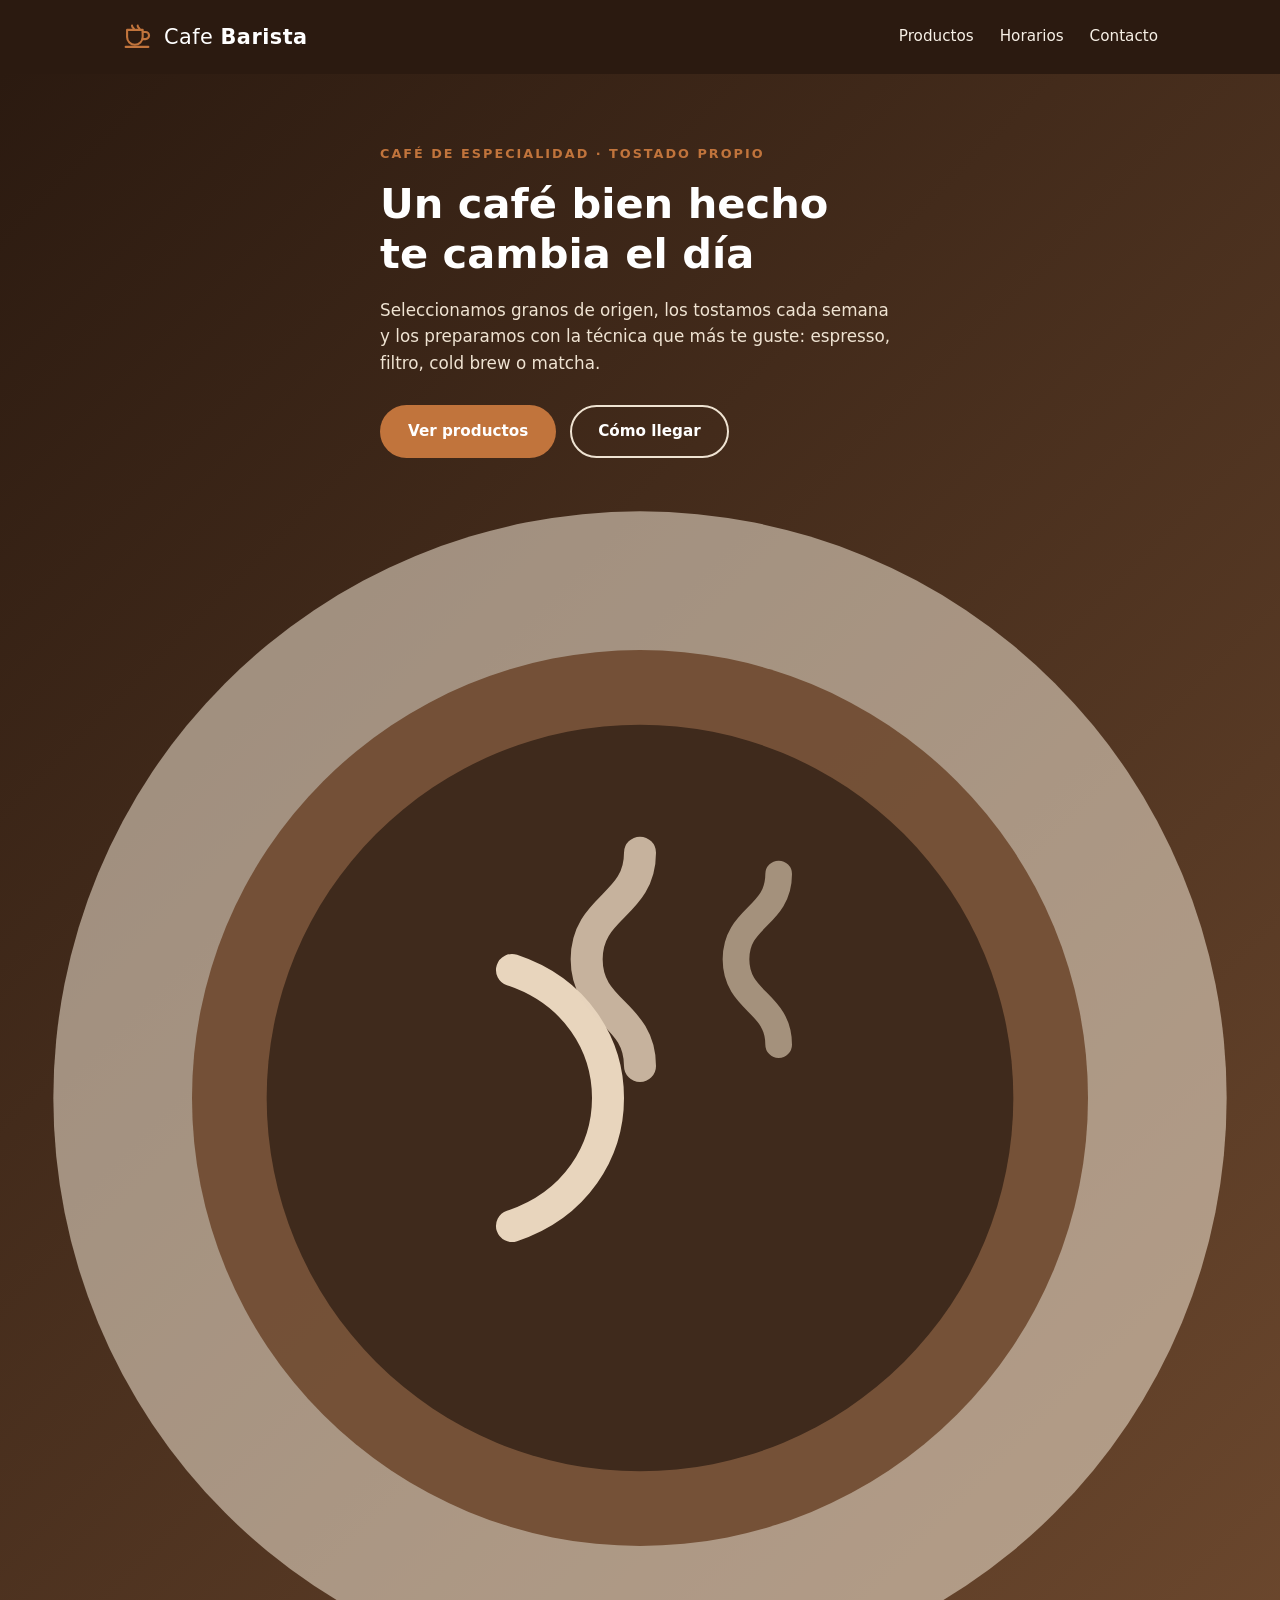
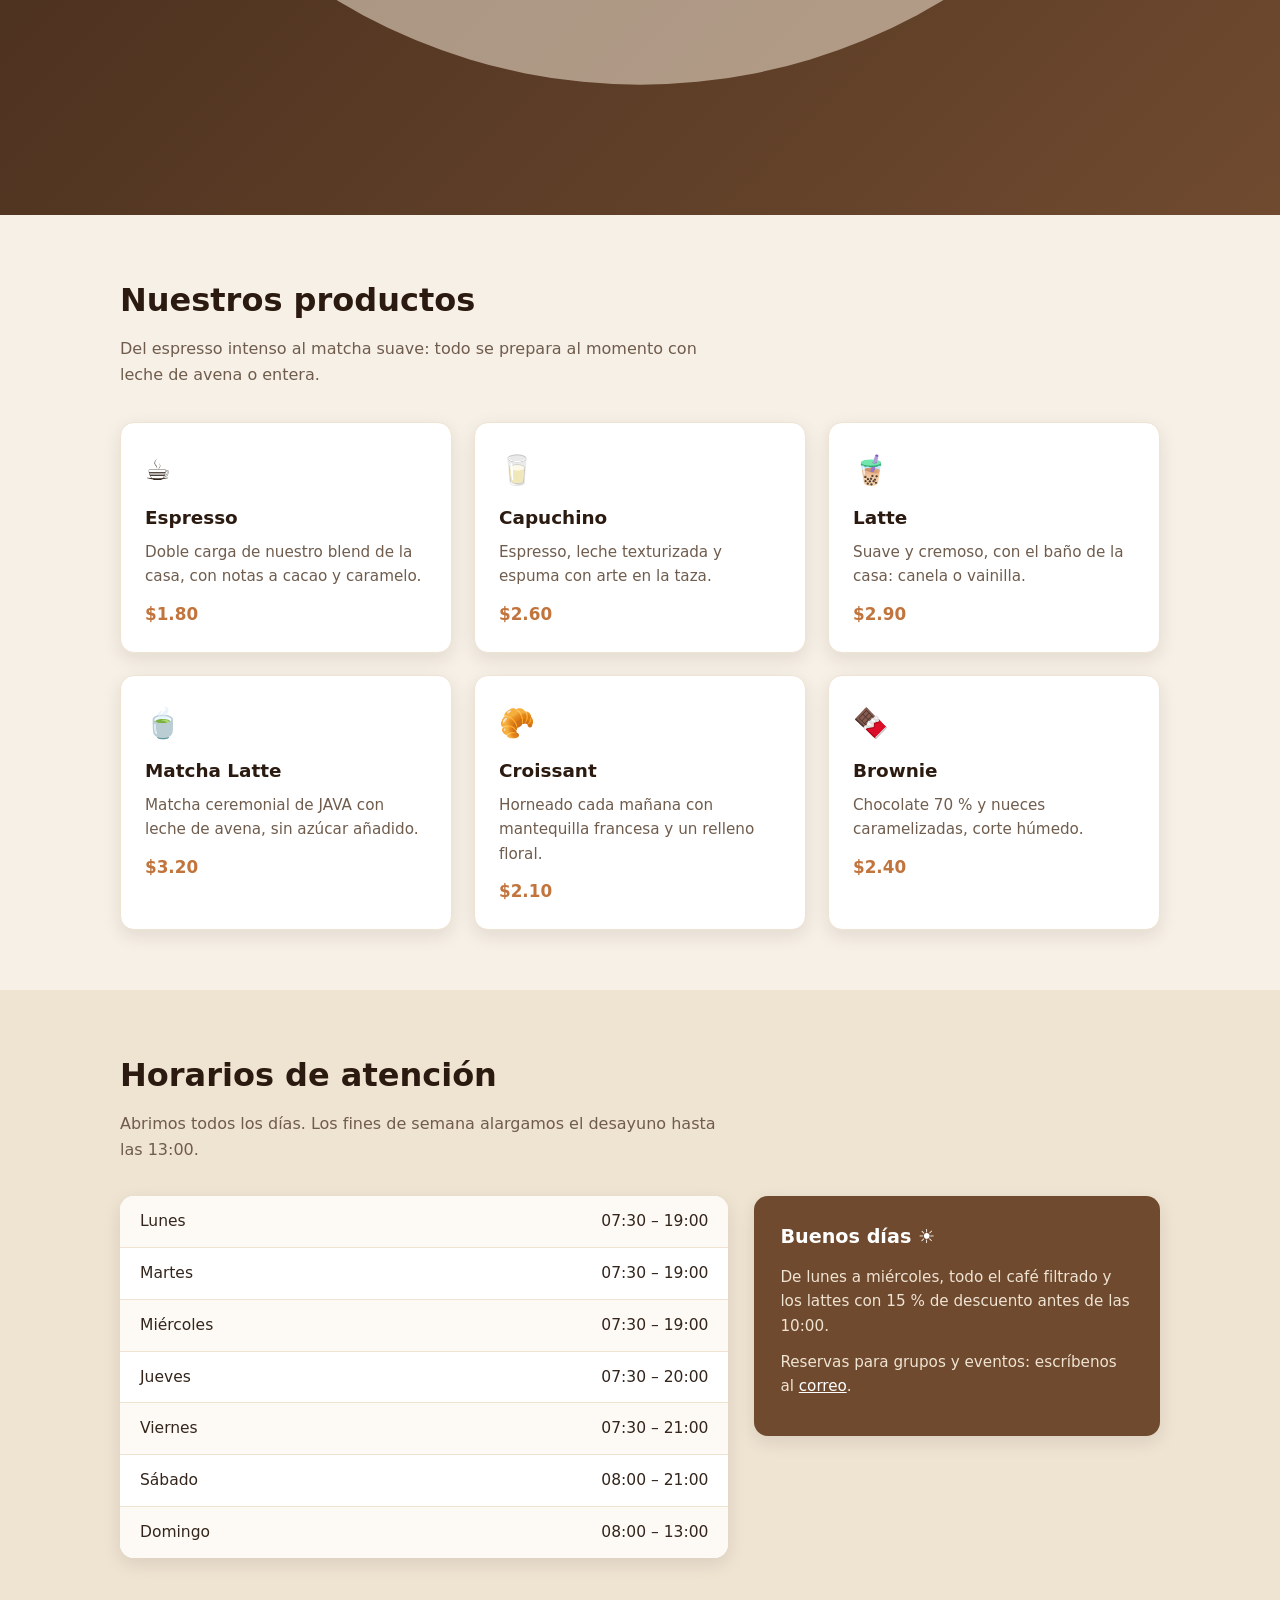
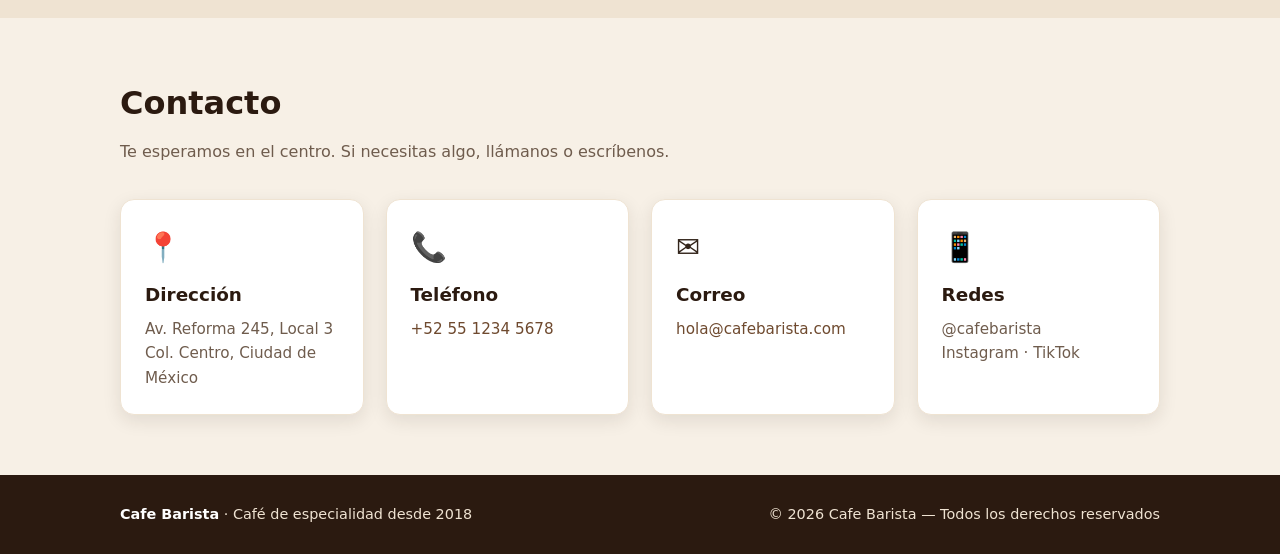
==== index.html @ a43f8dd4 "chore: inicializa el proyecto Cafe Barista con index.html y estilos.css" ====
<!DOCTYPE html>
<html lang="es">
<head>
  <meta charset="UTF-8">
  <meta name="viewport" content="width=device-width, initial-scale=1.0">
  <meta name="description" content="Cafe Barista: cafetería specialty con café de especialidad, repostería artesanal y los mejores horarios para visitarnos.">
  <title>Cafe Barista | Café de especialidad</title>
  <link rel="stylesheet" href="estilos.css">
</head>
<body>

  <header class="cabecera">
    <div class="contenedor cabecera-contenido">
      <a href="#inicio" class="logo">
        <span class="logo-icono" aria-hidden="true">
          <svg viewBox="0 0 48 48" role="img" focusable="false">
            <path d="M10 14h22v10a11 11 0 0 1-11 11 11 11 0 0 1-11-11V14Z" fill="none" stroke="currentColor" stroke-width="3" stroke-linejoin="round"/>
            <path d="M32 17h4a5 5 0 0 1 0 10h-4" fill="none" stroke="currentColor" stroke-width="3" stroke-linecap="round"/>
            <path d="M17 8c0 3 3 3 3 6M25 8c0 3 3 3 3 6" fill="none" stroke="currentColor" stroke-width="3" stroke-linecap="round"/>
            <path d="M8 38h32" fill="none" stroke="currentColor" stroke-width="3" stroke-linecap="round"/>
          </svg>
        </span>
        <span class="logo-texto">Cafe <strong>Barista</strong></span>
      </a>

      <nav class="navegacion" aria-label="Navegación principal">
        <a href="#productos">Productos</a>
        <a href="#horarios">Horarios</a>
        <a href="#contacto">Contacto</a>
      </nav>
    </div>
  </header>

  <main id="inicio">

    <section class="hero">
      <div class="contenedor hero-contenido">
        <p class="hero-etiqueta">Café de especialidad · Tostado propio</p>
        <h1>Un café bien hecho<br>te cambia el día</h1>
        <p class="hero-texto">
          Seleccionamos granos de origen, los tostamos cada semana y los preparamos
          con la técnica que más te guste: espresso, filtro, cold brew o matcha.
        </p>
        <div class="hero-acciones">
          <a href="#productos" class="boton boton-primario">Ver productos</a>
          <a href="#contacto" class="boton boton-secundario">Cómo llegar</a>
        </div>
      </div>
      <div class="hero-taza" aria-hidden="true">
        <svg viewBox="0 0 240 240">
          <circle cx="120" cy="120" r="110" fill="#f3e5d3" opacity=".55"/>
          <circle cx="120" cy="120" r="84" fill="#6f4a2f" opacity=".9"/>
          <circle cx="120" cy="120" r="70" fill="#3f2a1c"/>
          <path d="M96 96c24 8 24 40 0 48" fill="none" stroke="#e8d5bd" stroke-width="6" stroke-linecap="round"/>
          <path d="M120 74c0 10-10 10-10 20s10 10 10 20" fill="none" stroke="#e8d5bd" stroke-width="6" stroke-linecap="round" opacity=".8"/>
          <path d="M146 78c0 8-8 8-8 16s8 8 8 16" fill="none" stroke="#e8d5bd" stroke-width="5" stroke-linecap="round" opacity=".6"/>
        </svg>
      </div>
    </section>

    <section id="productos" class="seccion">
      <div class="contenedor">
        <h2 class="seccion-titulo">Nuestros productos</h2>
        <p class="seccion-bajada">Del espresso intenso al matcha suave: todo se prepara al momento con leche de avena o entera.</p>

        <div class="rejilla productos">

          <article class="tarjeta">
            <span class="producto-icono" aria-hidden="true">☕</span>
            <h3>Espresso</h3>
            <p>Doble carga de nuestro blend de la casa, con notas a cacao y caramelo.</p>
            <p class="precio">$1.80</p>
          </article>

          <article class="tarjeta">
            <span class="producto-icono" aria-hidden="true">🥛</span>
            <h3>Capuchino</h3>
            <p>Espresso, leche texturizada y espuma con arte en la taza.</p>
            <p class="precio">$2.60</p>
          </article>

          <article class="tarjeta">
            <span class="producto-icono" aria-hidden="true">🧋</span>
            <h3>Latte</h3>
            <p>Suave y cremoso, con el baño de la casa: canela o vainilla.</p>
            <p class="precio">$2.90</p>
          </article>

          <article class="tarjeta">
            <span class="producto-icono" aria-hidden="true">🍵</span>
            <h3>Matcha Latte</h3>
            <p>Matcha ceremonial de JAVA con leche de avena, sin azúcar añadido.</p>
            <p class="precio">$3.20</p>
          </article>

          <article class="tarjeta">
            <span class="producto-icono" aria-hidden="true">🥐</span>
            <h3>Croissant</h3>
            <p>Horneado cada mañana con mantequilla francesa y un relleno floral.</p>
            <p class="precio">$2.10</p>
          </article>

          <article class="tarjeta">
            <span class="producto-icono" aria-hidden="true">🍫</span>
            <h3>Brownie</h3>
            <p>Chocolate 70 % y nueces caramelizadas, corte húmedo.</p>
            <p class="precio">$2.40</p>
          </article>

        </div>
      </div>
    </section>

    <section id="horarios" class="seccion seccion-alterna">
      <div class="contenedor">
        <h2 class="seccion-titulo">Horarios de atención</h2>
        <p class="seccion-bajada">Abrimos todos los días. Los fines de semana alargamos el desayuno hasta las 13:00.</p>

        <div class="horarios">
          <ul class="horarios-lista">
            <li><span>Lunes</span><span>07:30 – 19:00</span></li>
            <li><span>Martes</span><span>07:30 – 19:00</span></li>
            <li><span>Miércoles</span><span>07:30 – 19:00</span></li>
            <li><span>Jueves</span><span>07:30 – 20:00</span></li>
            <li><span>Viernes</span><span>07:30 – 21:00</span></li>
            <li><span>Sábado</span><span>08:00 – 21:00</span></li>
            <li><span>Domingo</span><span>08:00 – 13:00</span></li>
          </ul>

          <aside class="horarios-datos">
            <h3>Buenos días ☀</h3>
            <p>De lunes a miércoles, todo el café filtrado y los lattes con 15 % de descuento antes de las 10:00.</p>
            <p>Reservas para grupos y eventos: escríbenos al <a href="mailto:reservas@cafebarista.com">correo</a>.</p>
          </aside>
        </div>
      </div>
    </section>

    <section id="contacto" class="seccion">
      <div class="contenedor">
        <h2 class="seccion-titulo">Contacto</h2>
        <p class="seccion-bajada">Te esperamos en el centro. Si necesitas algo, llámanos o escríbenos.</p>

        <div class="rejilla contacto">
          <article class="tarjeta contacto-tarjeta">
            <span class="producto-icono" aria-hidden="true">📍</span>
            <h3>Dirección</h3>
            <p>Av. Reforma 245, Local 3<br>Col. Centro, Ciudad de México</p>
          </article>

          <article class="tarjeta contacto-tarjeta">
            <span class="producto-icono" aria-hidden="true">📞</span>
            <h3>Teléfono</h3>
            <p><a href="tel:+525512345678">+52 55 1234 5678</a></p>
          </article>

          <article class="tarjeta contacto-tarjeta">
            <span class="producto-icono" aria-hidden="true">✉️</span>
            <h3>Correo</h3>
            <p><a href="mailto:hola@cafebarista.com">hola@cafebarista.com</a></p>
          </article>

          <article class="tarjeta contacto-tarjeta">
            <span class="producto-icono" aria-hidden="true">📱</span>
            <h3>Redes</h3>
            <p>@cafebarista<br>Instagram · TikTok</p>
          </article>
        </div>
      </div>
    </section>

  </main>

  <footer class="pie">
    <div class="contenedor pie-contenido">
      <p><strong>Cafe Barista</strong> · Café de especialidad desde 2018</p>
      <p>© 2026 Cafe Barista — Todos los derechos reservados</p>
    </div>
  </footer>

</body>
</html>
---- estilos.css ----
/* ============================================================
   Cafe Barista — hoja de estilos principal
   Autor: David
   Descripción: diseño base del sitio (productos, horarios y contacto)
   ============================================================ */

:root {
  --cafe-oscuro: #2b1a10;
  --cafe-medio: #6f4a2f;
  --cafe-claro: #a9714b;
  --crema: #f7f0e6;
  --crema-oscura: #efe3d2;
  --texto: #33251b;
  --texto-suave: #6f5c4d;
  --acento: #c1743c;
  --blanco: #ffffff;
  --radio: 14px;
  --sombra: 0 6px 18px rgba(43, 26, 16, .10);
  --ancho: 1080px;
}

* {
  margin: 0;
  padding: 0;
  box-sizing: border-box;
}

body {
  font-family: "Segoe UI", system-ui, -apple-system, Arial, sans-serif;
  color: var(--texto);
  background-color: var(--crema);
  line-height: 1.6;
}

a {
  color: var(--cafe-medio);
  text-decoration: none;
}

a:hover {
  text-decoration: underline;
}

.contenedor {
  width: 100%;
  max-width: var(--ancho);
  margin: 0 auto;
  padding: 0 20px;
}

/* ---------------- Cabecera ---------------- */

.cabecera {
  background-color: var(--cafe-oscuro);
  color: var(--blanco);
  padding: 18px 0;
  position: sticky;
  top: 0;
  z-index: 10;
}

.cabecera-contenido {
  display: flex;
  align-items: center;
  justify-content: space-between;
  gap: 20px;
}

.logo {
  display: flex;
  align-items: center;
  gap: 10px;
  color: var(--blanco);
  font-size: 1.3rem;
  letter-spacing: .5px;
}

.logo:hover {
  text-decoration: none;
}

.logo-icono svg {
  width: 34px;
  height: 34px;
  display: block;
  color: var(--acento);
}

.navegacion {
  display: flex;
  gap: 22px;
}

.navegacion a {
  color: var(--crema);
  font-size: .95rem;
  padding: 6px 2px;
  border-bottom: 2px solid transparent;
}

.navegacion a:hover {
  color: var(--blanco);
  border-bottom-color: var(--acento);
  text-decoration: none;
}

/* ---------------- Hero ---------------- */

.hero {
  background: linear-gradient(135deg, var(--cafe-oscuro) 0%, var(--cafe-medio) 100%);
  color: var(--blanco);
  padding: 70px 0;
}

.hero-contenido {
  max-width: 560px;
}

.hero-etiqueta {
  color: var(--acento);
  font-weight: 600;
  text-transform: uppercase;
  font-size: .8rem;
  letter-spacing: 2px;
  margin-bottom: 14px;
}

.hero h1 {
  font-size: 2.6rem;
  line-height: 1.2;
  margin-bottom: 18px;
}

.hero-texto {
  font-size: 1.05rem;
  color: var(--crema-oscura);
  margin-bottom: 28px;
}

.hero-acciones {
  display: flex;
  gap: 14px;
  flex-wrap: wrap;
}

.boton {
  display: inline-block;
  padding: 12px 26px;
  border-radius: 999px;
  font-weight: 600;
  font-size: .95rem;
  border: 2px solid transparent;
}

.boton-primario {
  background-color: var(--acento);
  color: var(--blanco);
}

.boton-primario:hover {
  background-color: var(--cafe-claro);
  text-decoration: none;
}

.boton-secundario {
  border-color: var(--crema-oscura);
  color: var(--blanco);
}

.boton-secundario:hover {
  background-color: rgba(255, 255, 255, .12);
  text-decoration: none;
}

/* ---------------- Secciones ---------------- */

.seccion {
  padding: 60px 0;
}

.seccion-alterna {
  background-color: var(--crema-oscura);
}

.seccion-titulo {
  font-size: 2rem;
  margin-bottom: 10px;
  color: var(--cafe-oscuro);
}

.seccion-bajada {
  color: var(--texto-suave);
  max-width: 620px;
  margin-bottom: 34px;
}

.rejilla {
  display: grid;
  gap: 22px;
}

.productos {
  grid-template-columns: repeat(auto-fit, minmax(260px, 1fr));
}

.contacto {
  grid-template-columns: repeat(auto-fit, minmax(230px, 1fr));
}

/* ---------------- Tarjetas ---------------- */

.tarjeta {
  background-color: var(--blanco);
  border: 1px solid var(--crema-oscura);
  border-radius: var(--radio);
  padding: 24px;
  box-shadow: var(--sombra);
}

.producto-icono {
  font-size: 1.8rem;
  display: block;
  margin-bottom: 10px;
}

.tarjeta h3 {
  font-size: 1.15rem;
  margin-bottom: 8px;
  color: var(--cafe-oscuro);
}

.tarjeta p {
  color: var(--texto-suave);
  font-size: .95rem;
}

.precio {
  margin-top: 12px;
  font-weight: 700;
  color: var(--acento) !important;
  font-size: 1.05rem !important;
}

/* ---------------- Horarios ---------------- */

.horarios {
  display: grid;
  grid-template-columns: 1.2fr .8fr;
  gap: 26px;
  align-items: start;
}

.horarios-lista {
  list-style: none;
  background-color: var(--blanco);
  border-radius: var(--radio);
  box-shadow: var(--sombra);
  overflow: hidden;
}

.horarios-lista li {
  display: flex;
  justify-content: space-between;
  padding: 13px 20px;
  border-bottom: 1px solid var(--crema-oscura);
  font-size: .97rem;
}

.horarios-lista li:last-child {
  border-bottom: none;
}

.horarios-lista li:nth-child(odd) {
  background-color: #fdfaf5;
}

.horarios-datos {
  background-color: var(--cafe-medio);
  color: var(--blanco);
  border-radius: var(--radio);
  padding: 26px;
  box-shadow: var(--sombra);
}

.horarios-datos h3 {
  font-size: 1.2rem;
  margin-bottom: 12px;
}

.horarios-datos p {
  font-size: .95rem;
  margin-bottom: 12px;
  color: var(--crema-oscura);
}

.horarios-datos a {
  color: var(--blanco);
  text-decoration: underline;
}

/* ---------------- Pie ---------------- */

.pie {
  background-color: var(--cafe-oscuro);
  color: var(--crema-oscura);
  padding: 28px 0;
  font-size: .9rem;
}

.pie-contenido {
  display: flex;
  justify-content: space-between;
  gap: 12px;
  flex-wrap: wrap;
}

.pie strong {
  color: var(--blanco);
}

/* ---------------- Responsive ---------------- */

@media (max-width: 860px) {
  .horarios {
    grid-template-columns: 1fr;
  }
}

@media (max-width: 640px) {
  .cabecera-contenido {
    flex-direction: column;
    gap: 12px;
  }

  .navegacion {
    gap: 16px;
    flex-wrap: wrap;
    justify-content: center;
  }

  .hero {
    padding: 50px 0;
  }

  .hero h1 {
    font-size: 2rem;
  }

  .seccion {
    padding: 44px 0;
  }
}
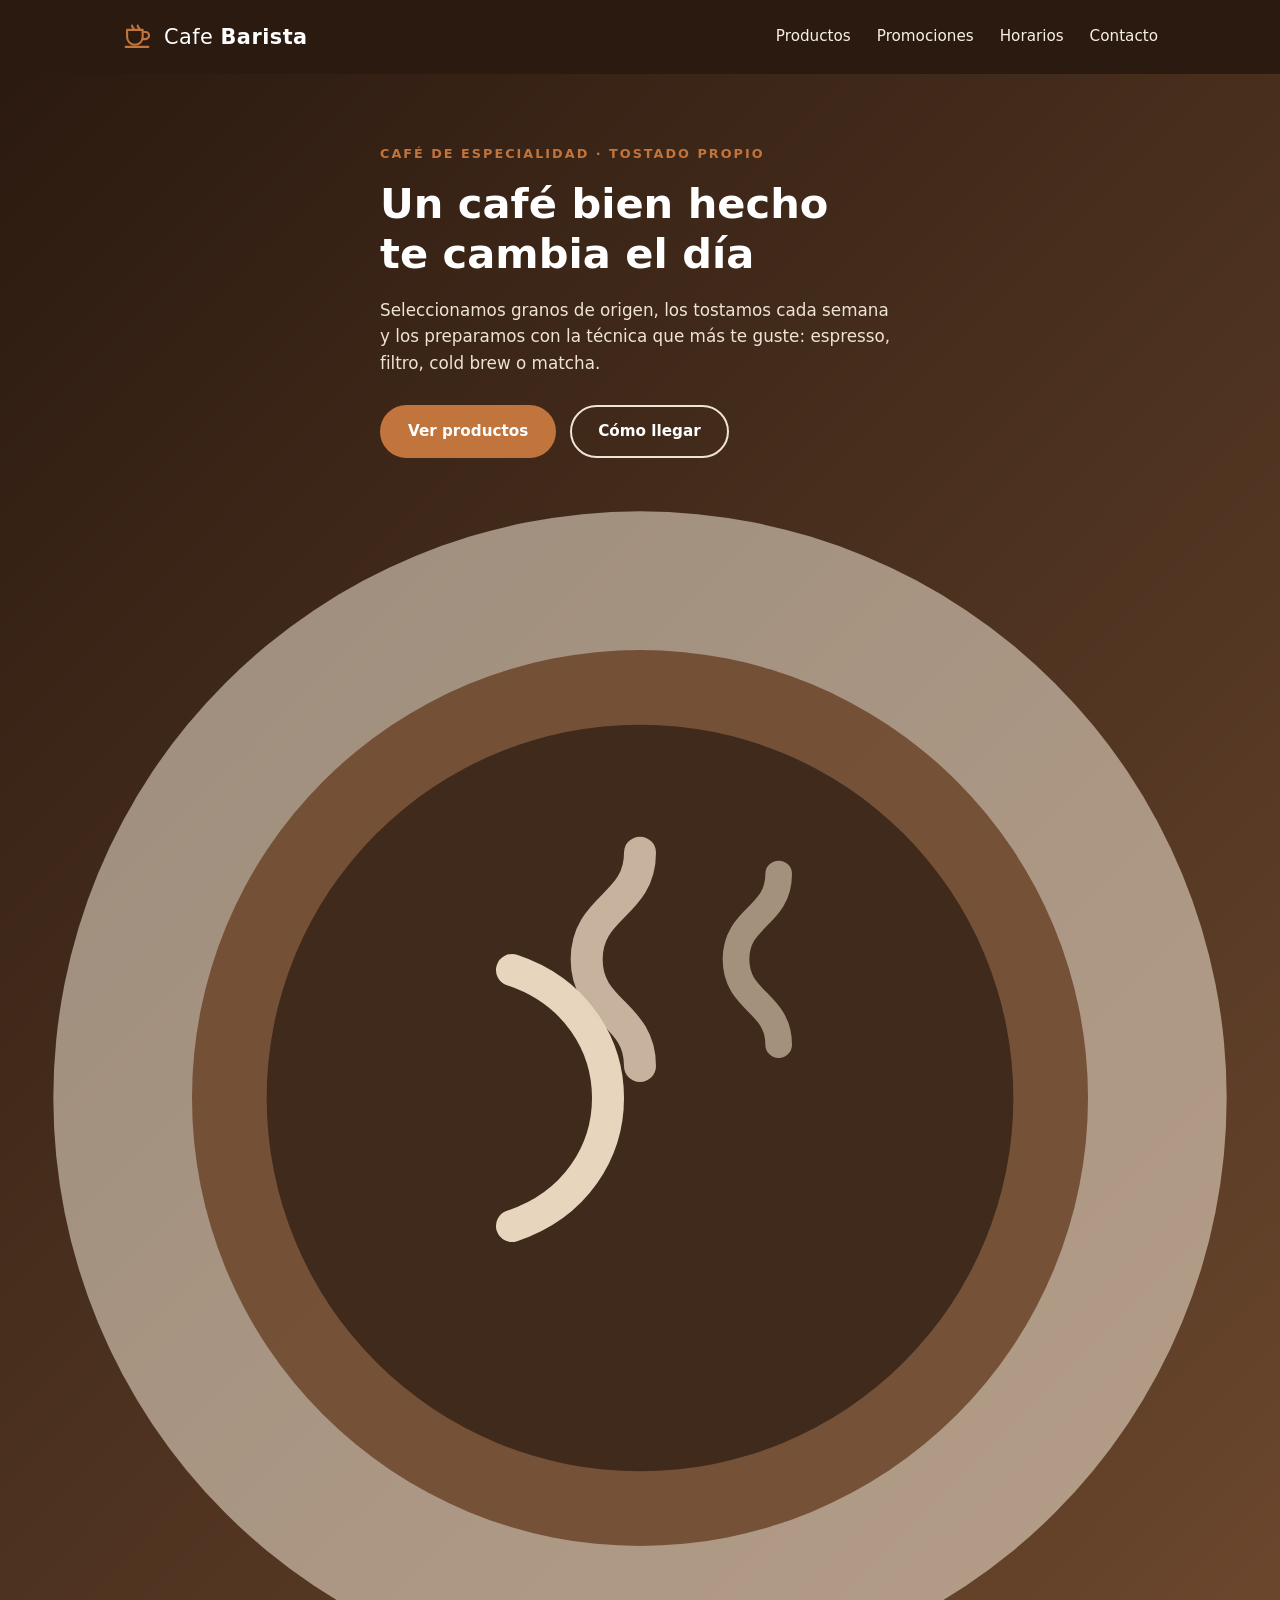
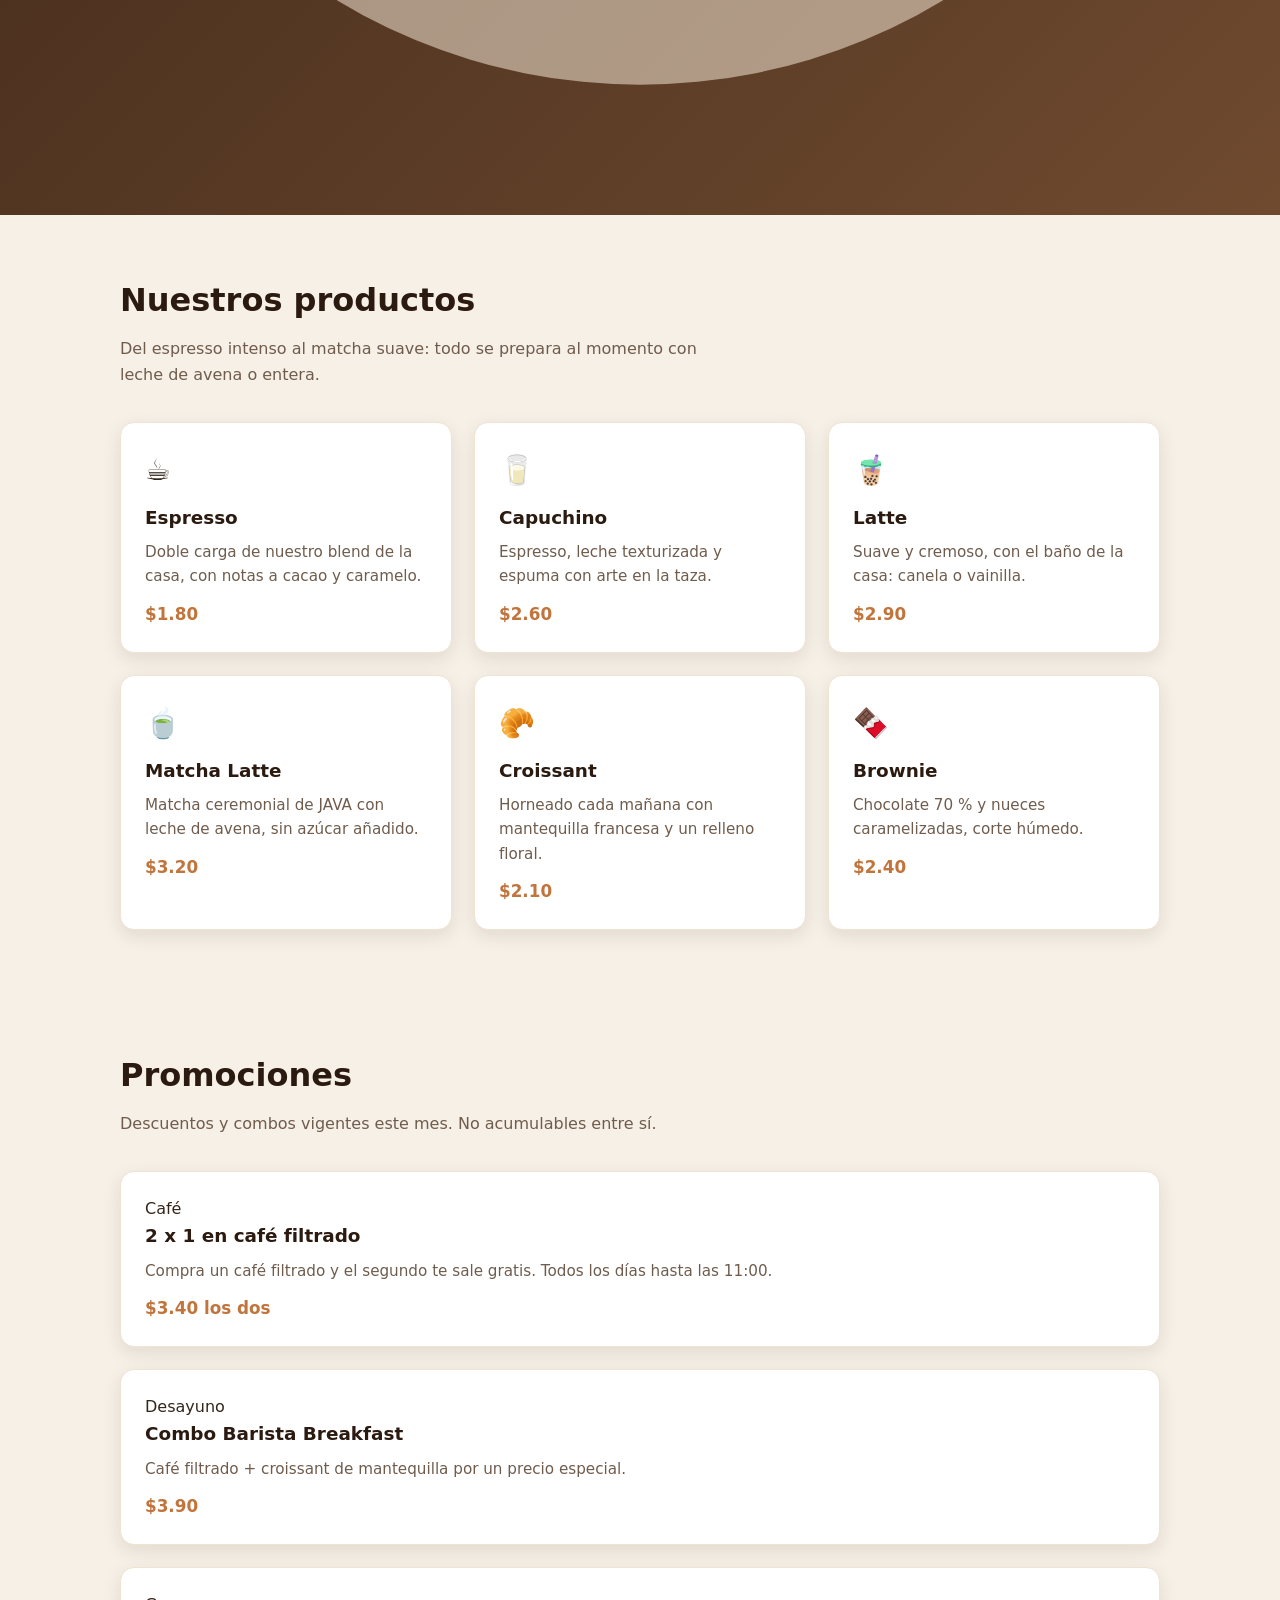
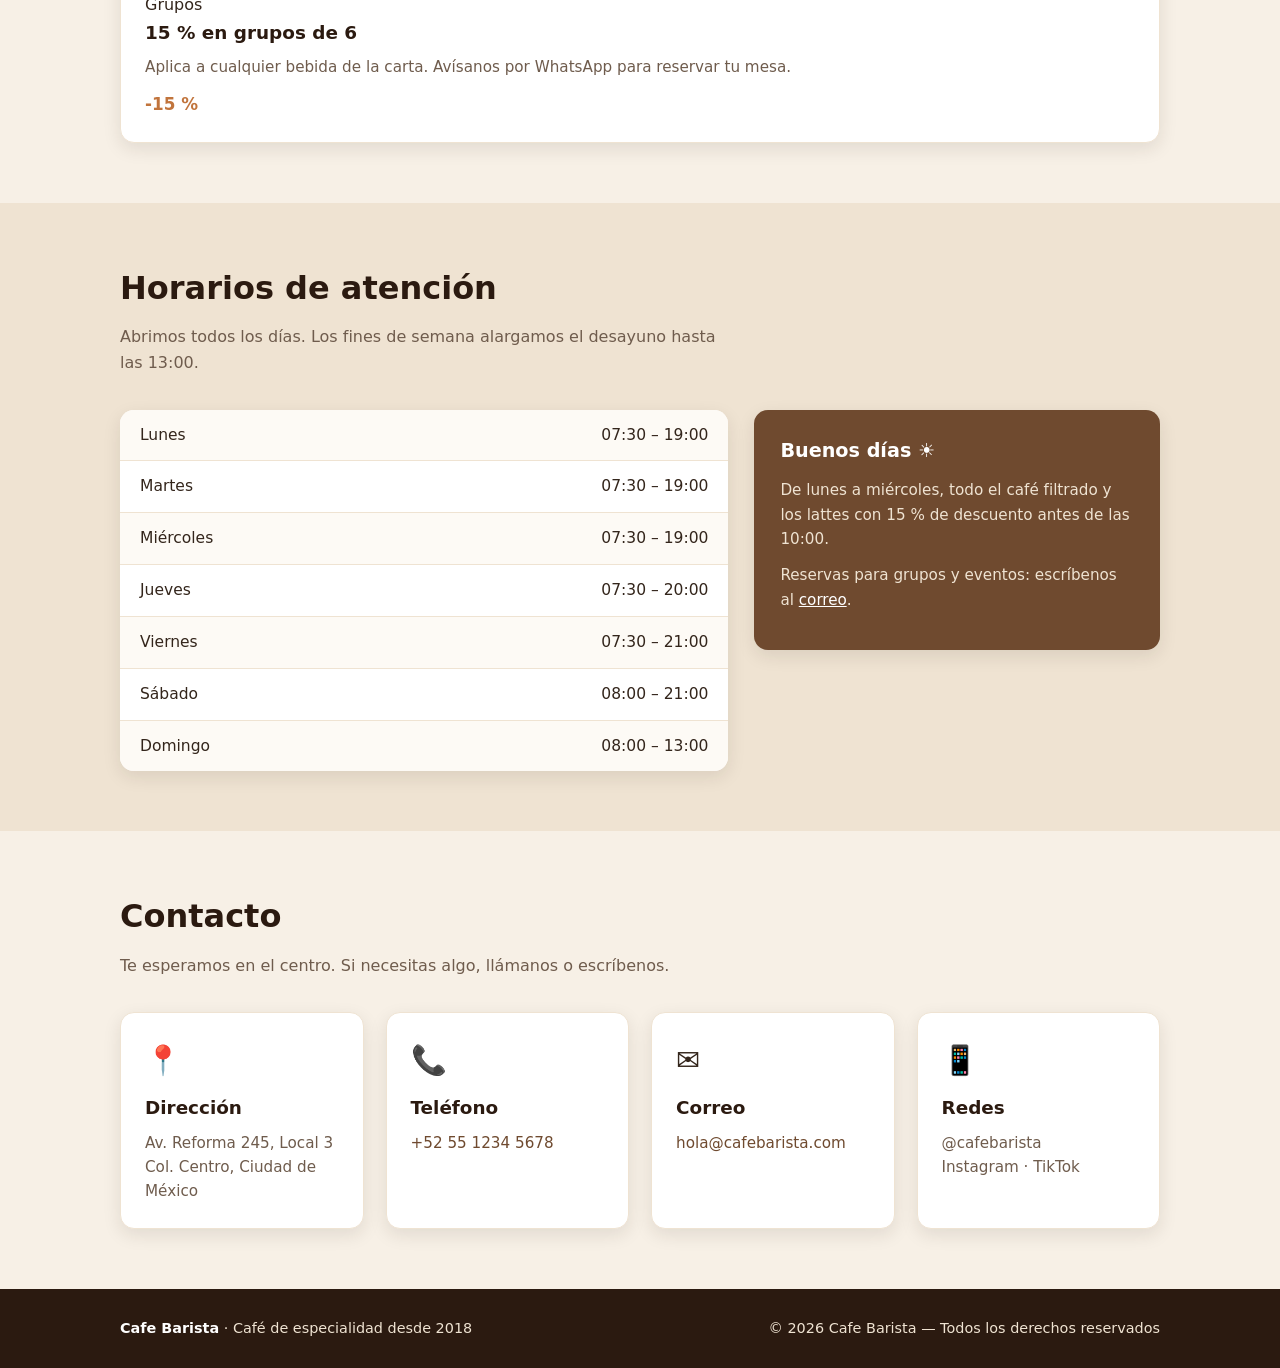
==== commit 0b8c86f9: "feat: agrega la seccion de promociones al inicio de la pagina" ====
--- a/index.html
+++ b/index.html
@@ -25,6 +25,7 @@
 
       <nav class="navegacion" aria-label="Navegación principal">
         <a href="#productos">Productos</a>
+        <a href="#promociones">Promociones</a>
         <a href="#horarios">Horarios</a>
         <a href="#contacto">Contacto</a>
       </nav>
@@ -111,6 +112,38 @@
       </div>
     </section>
 
+    <section id="promociones" class="seccion seccion-promociones">
+      <div class="contenedor">
+        <h2 class="seccion-titulo">Promociones</h2>
+        <p class="seccion-bajada">Descuentos y combos vigentes este mes. No acumulables entre sí.</p>
+
+        <div class="rejilla promociones">
+
+          <article class="tarjeta promo">
+            <span class="promo-etiqueta">Café</span>
+            <h3>2 x 1 en café filtrado</h3>
+            <p>Compra un café filtrado y el segundo te sale gratis. Todos los días hasta las 11:00.</p>
+            <p class="precio">$3.40 los dos</p>
+          </article>
+
+          <article class="tarjeta promo">
+            <span class="promo-etiqueta">Desayuno</span>
+            <h3>Combo Barista Breakfast</h3>
+            <p>Café filtrado + croissant de mantequilla por un precio especial.</p>
+            <p class="precio">$3.90</p>
+          </article>
+
+          <article class="tarjeta promo">
+            <span class="promo-etiqueta">Grupos</span>
+            <h3>15 % en grupos de 6</h3>
+            <p>Aplica a cualquier bebida de la carta. Avísanos por WhatsApp para reservar tu mesa.</p>
+            <p class="precio">-15 %</p>
+          </article>
+
+        </div>
+      </div>
+    </section>
+
     <section id="horarios" class="seccion seccion-alterna">
       <div class="contenedor">
         <h2 class="seccion-titulo">Horarios de atención</h2>
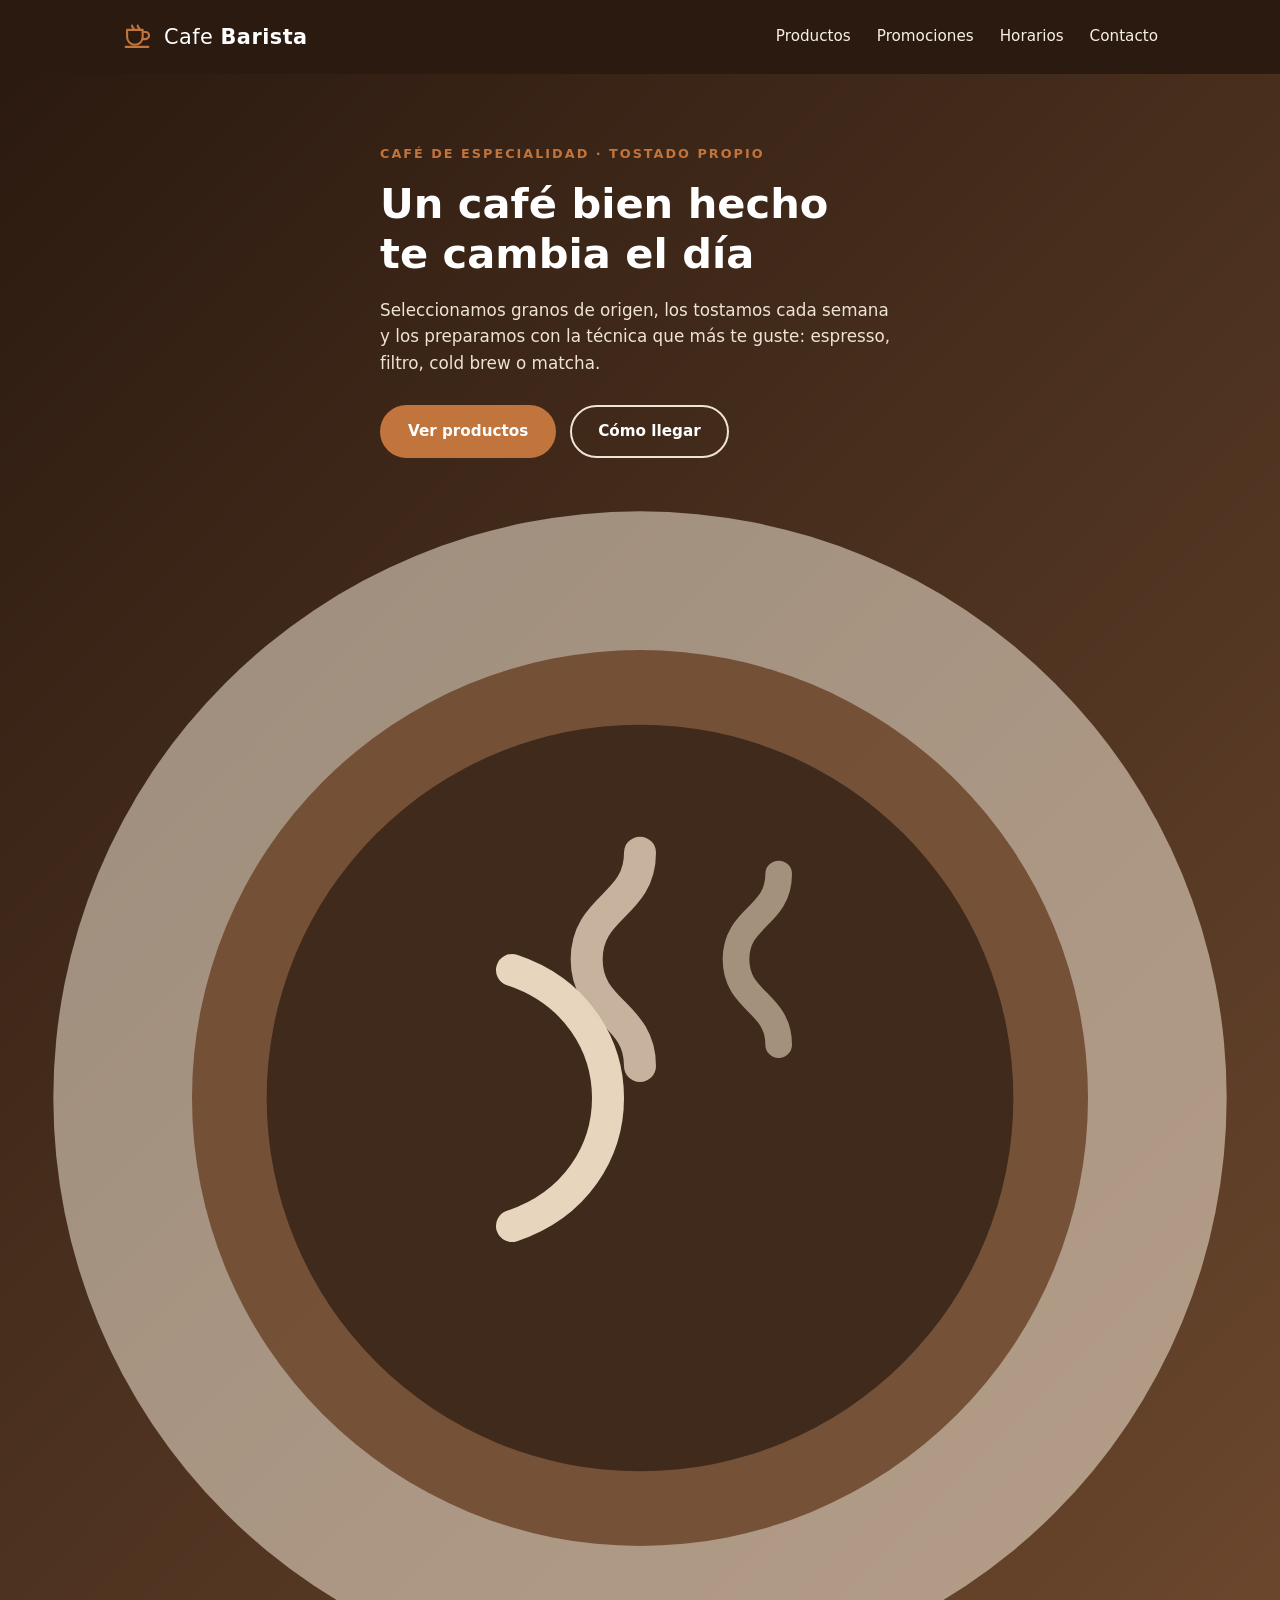
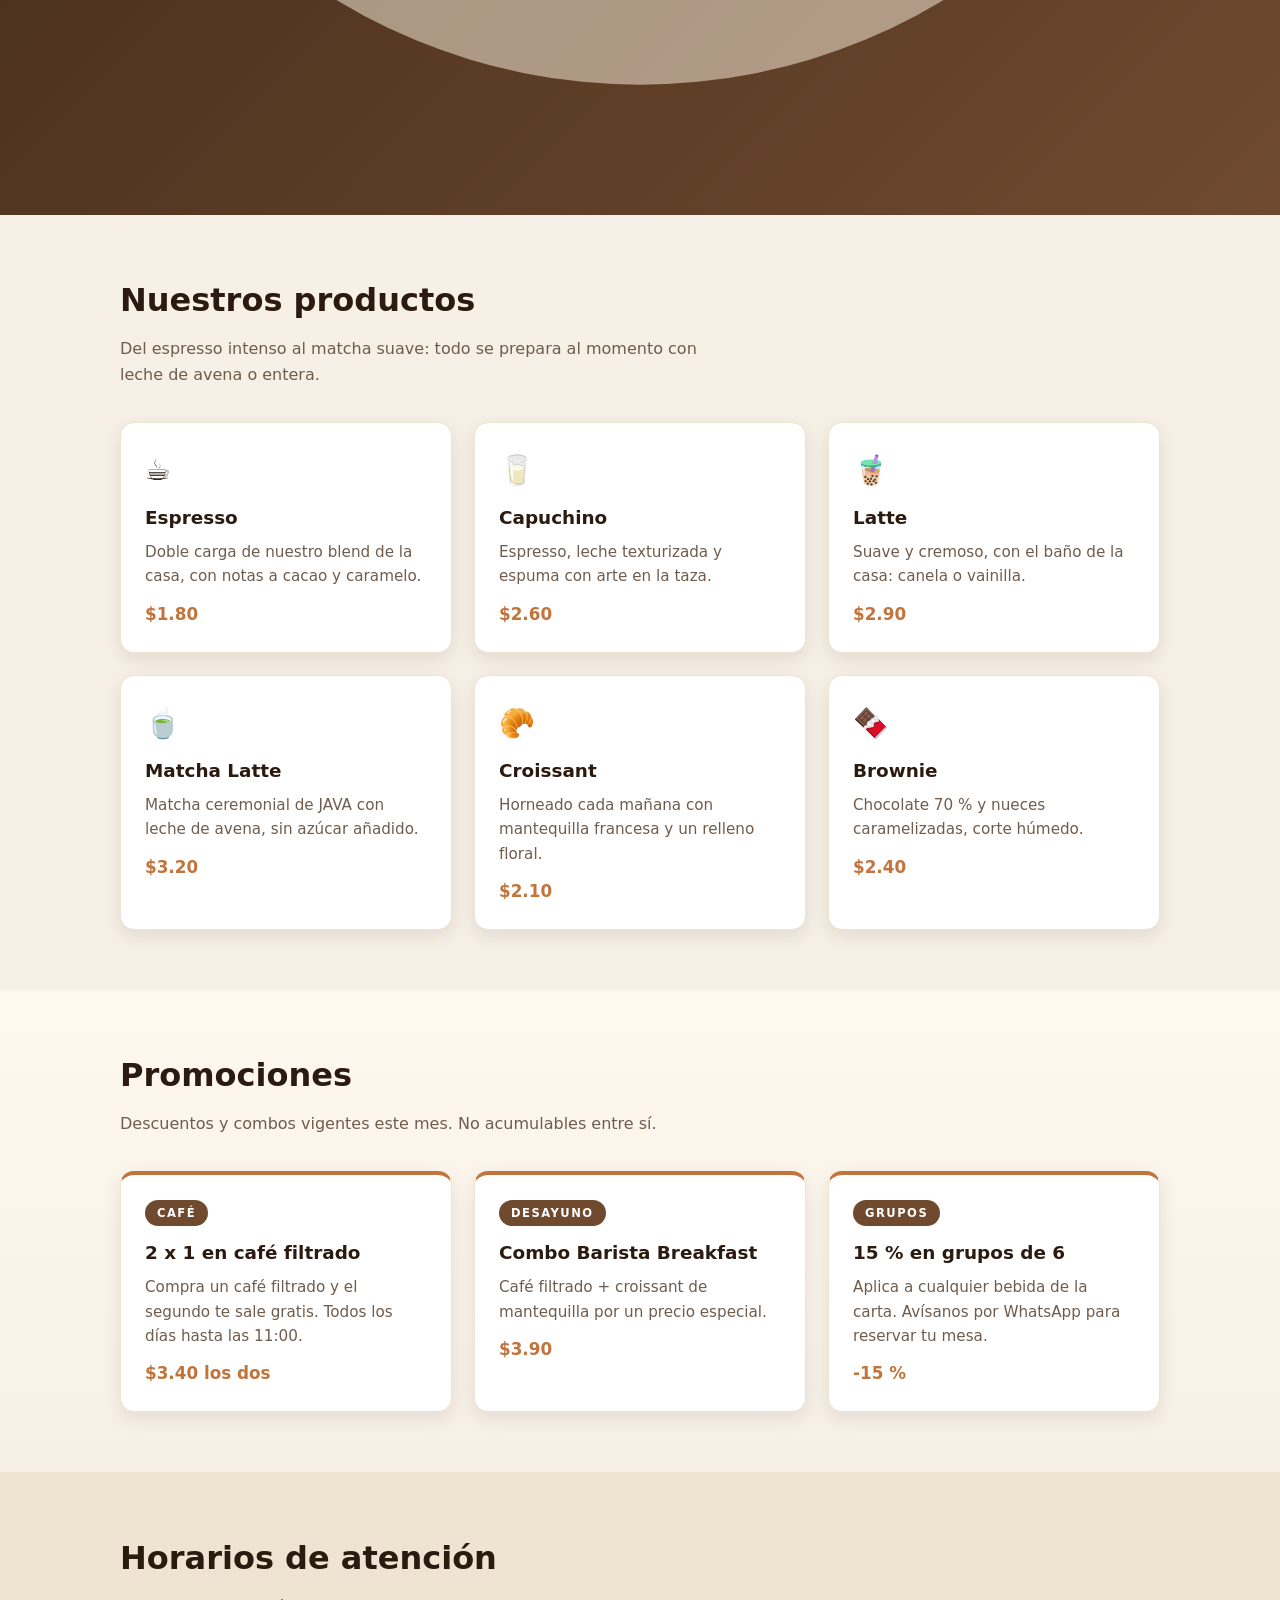
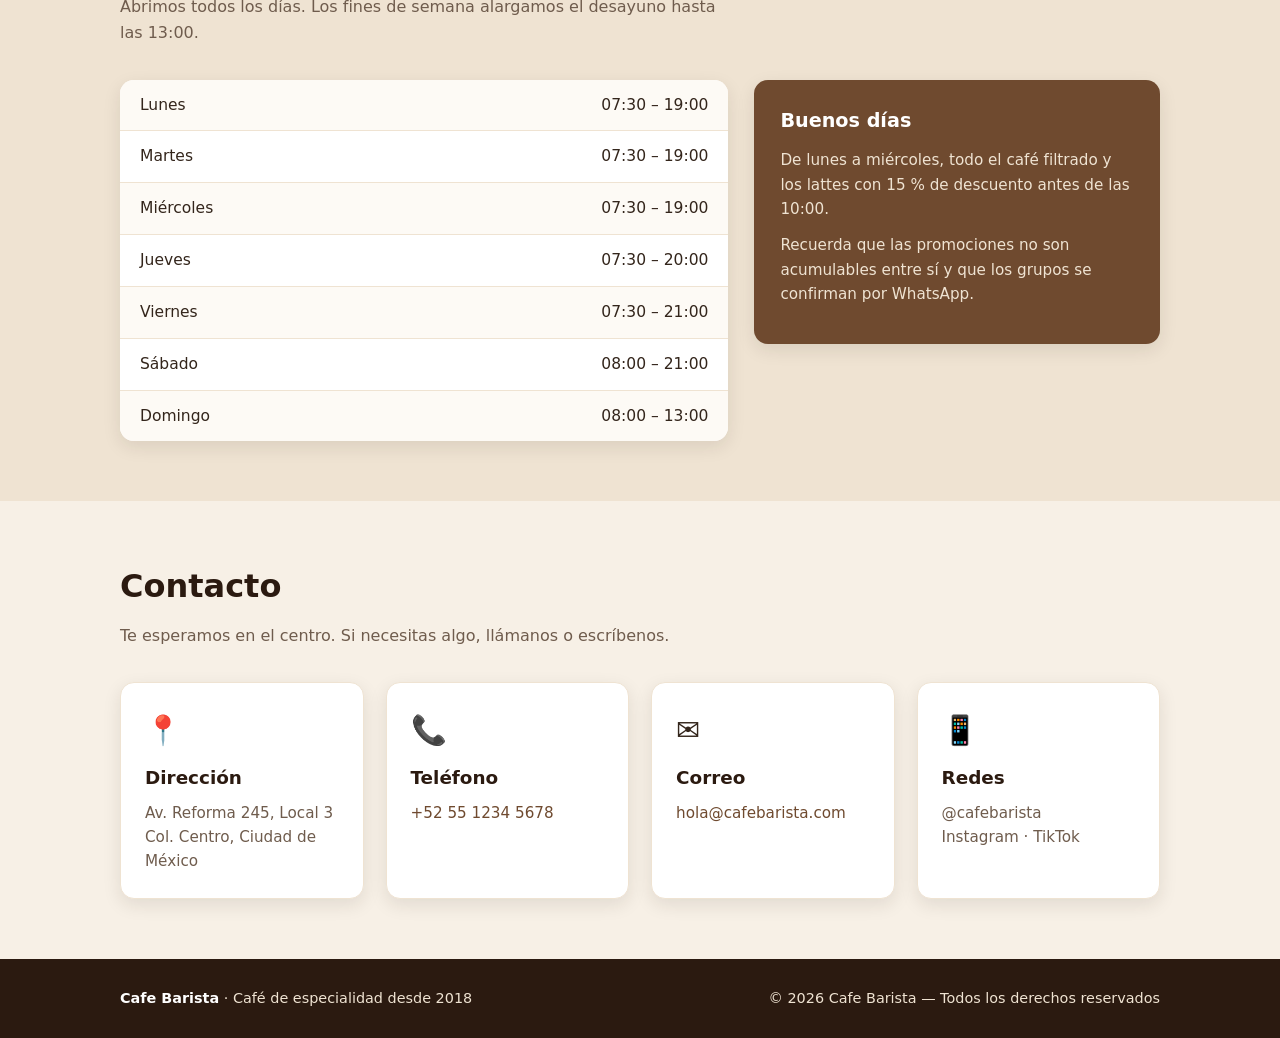
==== commit 2812a2d1: "style: estiliza las tarjetas de promociones y aclara sus condiciones en horarios" ====
--- a/index.html
+++ b/index.html
@@ -161,9 +161,9 @@
           </ul>
 
           <aside class="horarios-datos">
-            <h3>Buenos días ☀</h3>
+            <h3>Buenos días</h3>
             <p>De lunes a miércoles, todo el café filtrado y los lattes con 15 % de descuento antes de las 10:00.</p>
-            <p>Reservas para grupos y eventos: escríbenos al <a href="mailto:reservas@cafebarista.com">correo</a>.</p>
+            <p>Recuerda que las promociones no son acumulables entre sí y que los grupos se confirman por WhatsApp.</p>
           </aside>
         </div>
       </div>
--- a/estilos.css
+++ b/estilos.css
@@ -241,6 +241,35 @@
   font-size: 1.05rem !important;
 }
 
+/* ---------------- Promociones ---------------- */
+
+.seccion-promociones {
+  background: linear-gradient(180deg, #fff8ee 0%, var(--crema) 100%);
+  border-bottom: 1px solid var(--crema-oscura);
+}
+
+.promociones {
+  grid-template-columns: repeat(auto-fit, minmax(260px, 1fr));
+}
+
+.promo {
+  position: relative;
+  border-top: 4px solid var(--acento);
+}
+
+.promo-etiqueta {
+  display: inline-block;
+  background-color: var(--cafe-medio);
+  color: var(--blanco);
+  font-size: .72rem;
+  font-weight: 700;
+  letter-spacing: 1.5px;
+  text-transform: uppercase;
+  padding: 4px 12px;
+  border-radius: 999px;
+  margin-bottom: 12px;
+}
+
 /* ---------------- Horarios ---------------- */
 
 .horarios {
